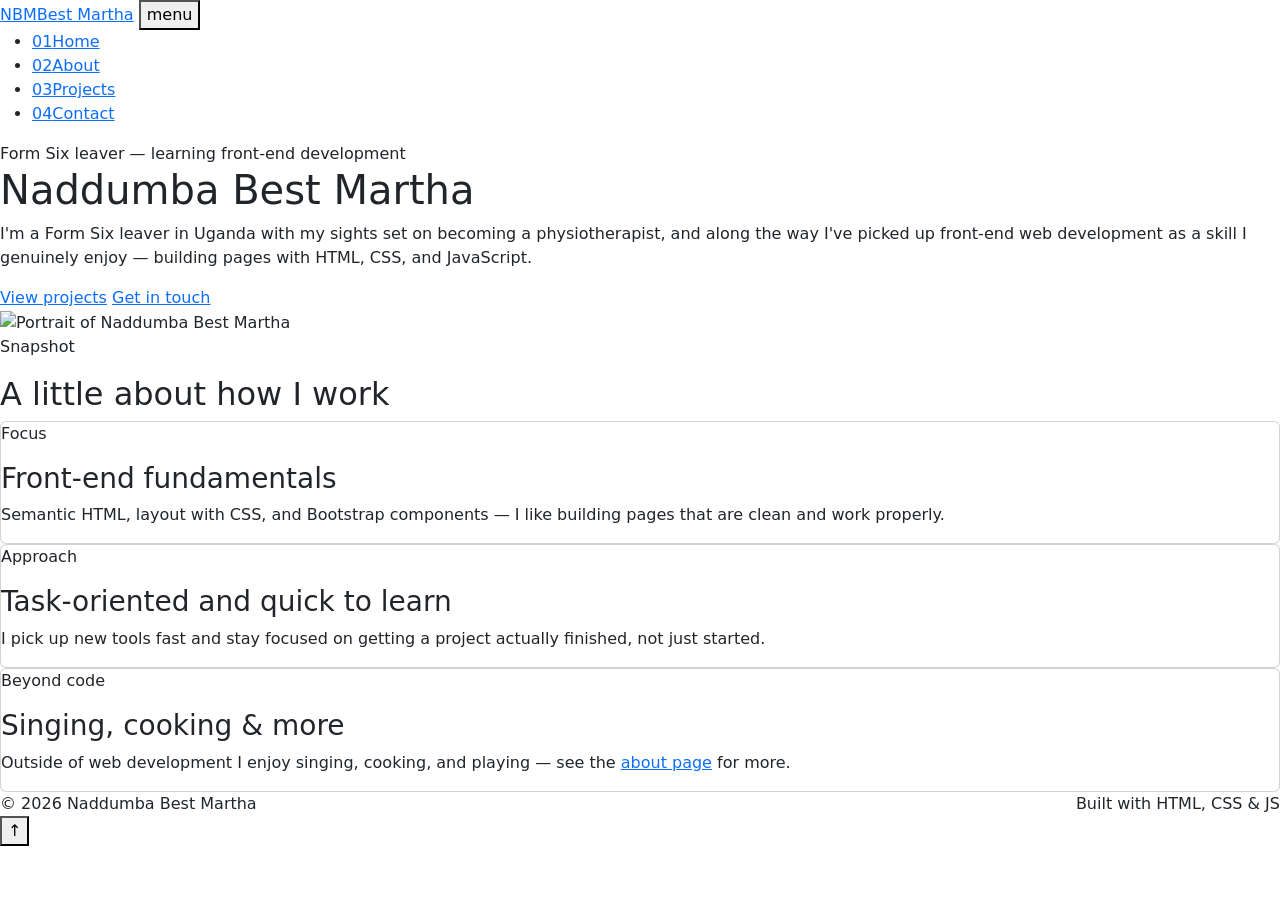
==== index.html @ e10be383 "Add files via upload" ====
<!DOCTYPE html>
<html lang="en">
<head>
  <meta charset="UTF-8">
  <meta name="viewport" content="width=device-width, initial-scale=1.0">
  <title>Naddumba Best Martha — Front-End Developer</title>
  <meta name="description" content="Portfolio of Naddumba Best Martha, front-end web developer.">

  <link href="https://cdn.jsdelivr.net/npm/bootstrap@5.3.3/dist/css/bootstrap.min.css" rel="stylesheet">
  <link rel="stylesheet" href="css/style.css">
</head>
<body>

  <header class="site-header">
    <div class="wrap">
      <a href="index.html" class="brand"><span class="brand-logo">NBM</span>Best Martha</a>
      <button class="nav-toggle" aria-label="Toggle navigation">menu</button>
      <ul class="tabs">
        <li class="active"><a href="index.html"><span class="tab-num">01</span>Home</a></li>
        <li><a href="about.html"><span class="tab-num">02</span>About</a></li>
        <li><a href="projects.html"><span class="tab-num">03</span>Projects</a></li>
        <li><a href="contact.html"><span class="tab-num">04</span>Contact</a></li>
      </ul>
    </div>
  </header>

  <section class="hero">
    <div class="wrap hero-with-photo">
      <div class="hero-text">
        <div class="status-line">
          <span class="status-dot"></span>
          Form Six leaver — learning front-end development
        </div>
        <h1>Naddumba Best Martha</h1>
        <p class="lede">
          I'm a Form Six leaver in Uganda with my sights set on becoming a
          physiotherapist, and along the way I've picked up front-end web
          development as a skill I genuinely enjoy — building pages with
          HTML, CSS, and JavaScript.
        </p>
        <div class="cta-row">
          <a href="projects.html" class="btn-ink">View projects</a>
          <a href="contact.html" class="btn-outline">Get in touch</a>
        </div>
      </div>
      <img src="images/profile.jpg" alt="Portrait of Naddumba Best Martha" class="profile-photo">
    </div>
  </section>

  <section class="section">
    <div class="wrap">
      <div class="section-head">
        <p class="eyebrow">Snapshot</p>
        <h2>A little about how I work</h2>
      </div>
      <div class="card-grid">
        <div class="card">
          <p class="tag">Focus</p>
          <h3>Front-end fundamentals</h3>
          <p>Semantic HTML, layout with CSS, and Bootstrap components — I like building pages that are clean and work properly.</p>
        </div>
        <div class="card">
          <p class="tag">Approach</p>
          <h3>Task-oriented and quick to learn</h3>
          <p>I pick up new tools fast and stay focused on getting a project actually finished, not just started.</p>
        </div>
        <div class="card">
          <p class="tag">Beyond code</p>
          <h3>Singing, cooking &amp; more</h3>
          <p>Outside of web development I enjoy singing, cooking, and playing — see the <a href="about.html">about page</a> for more.</p>
        </div>
      </div>
    </div>
  </section>

  <footer class="site-footer">
    <div class="wrap" style="display:flex; justify-content:space-between; width:100%; flex-wrap:wrap; gap:8px;">
      <span>&copy; 2026 Naddumba Best Martha</span>
      <span>Built with HTML, CSS &amp; JS</span>
    </div>
  </footer>

  <button id="backToTop" aria-label="Back to top">&uarr;</button>

  <script src="https://cdn.jsdelivr.net/npm/bootstrap@5.3.3/dist/js/bootstrap.bundle.min.js"></script>
  <script src="js/script.js"></script>
</body>
</html>
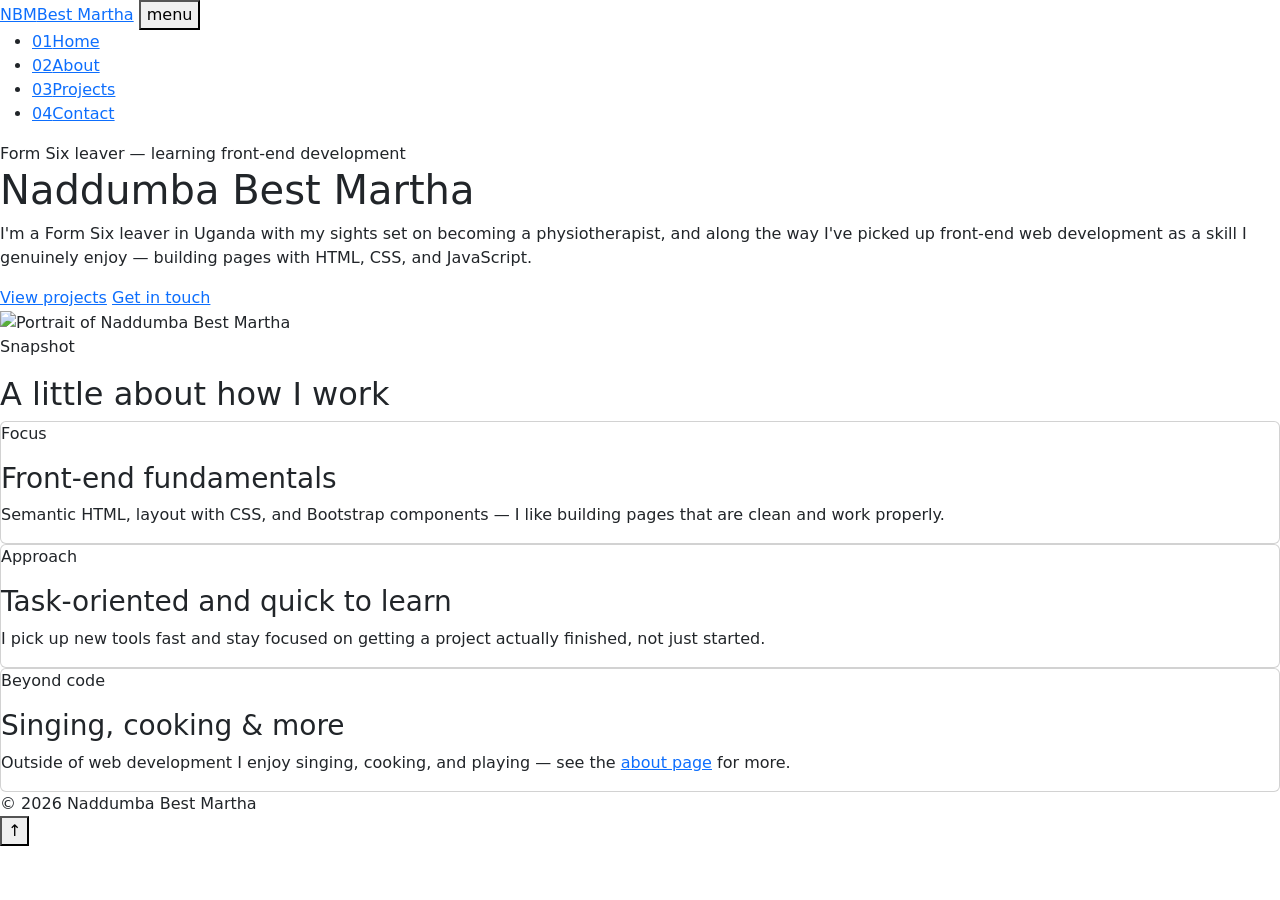
==== commit 1a6ccb42: "Update index.html" ====
--- a/index.html
+++ b/index.html
@@ -10,6 +10,7 @@
   <link rel="stylesheet" href="css/style.css">
 </head>
 <body>
+  <!--navbar-->
 
   <header class="site-header">
     <div class="wrap">
@@ -23,6 +24,7 @@
       </ul>
     </div>
   </header>
+  <!--About me-->
 
   <section class="hero">
     <div class="wrap hero-with-photo">
@@ -42,6 +44,7 @@
           <a href="projects.html" class="btn-ink">View projects</a>
           <a href="contact.html" class="btn-outline">Get in touch</a>
         </div>
+        <!--image of me-->
       </div>
       <img src="images/profile.jpg" alt="Portrait of Naddumba Best Martha" class="profile-photo">
     </div>
@@ -76,7 +79,7 @@
   <footer class="site-footer">
     <div class="wrap" style="display:flex; justify-content:space-between; width:100%; flex-wrap:wrap; gap:8px;">
       <span>&copy; 2026 Naddumba Best Martha</span>
-      <span>Built with HTML, CSS &amp; JS</span>
+      
     </div>
   </footer>
 
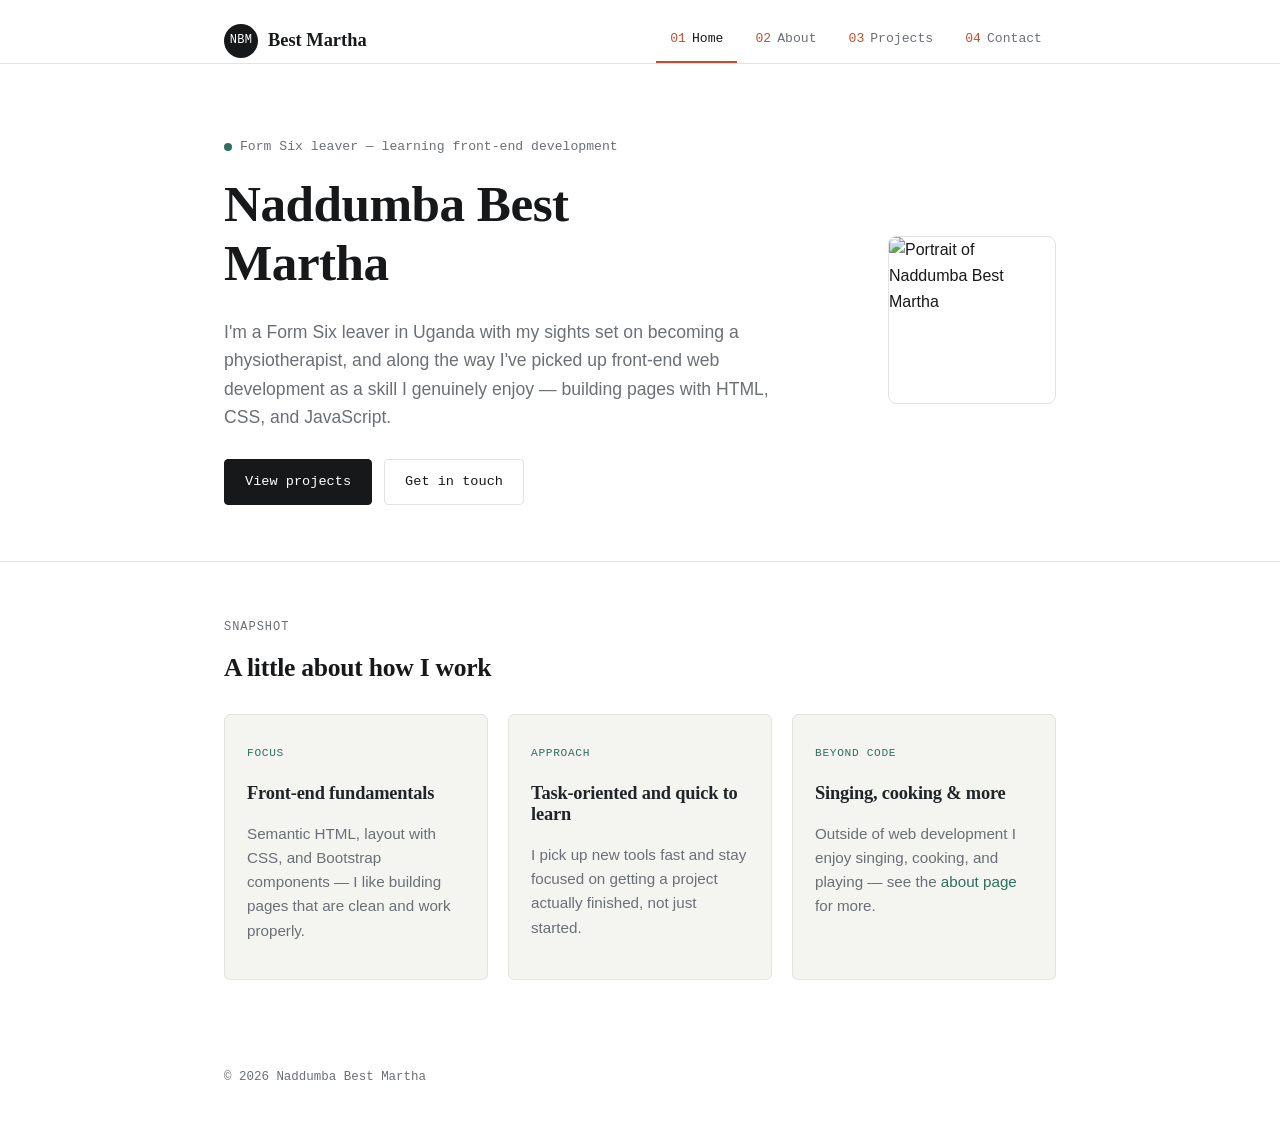
==== commit 2c4d7b78: "Fix stylesheet link path in index.html There" ====
--- a/index.html
+++ b/index.html
@@ -7,7 +7,7 @@
   <meta name="description" content="Portfolio of Naddumba Best Martha, front-end web developer.">
 
   <link href="https://cdn.jsdelivr.net/npm/bootstrap@5.3.3/dist/css/bootstrap.min.css" rel="stylesheet">
-  <link rel="stylesheet" href="css/style.css">
+  <link rel="stylesheet" href="style.css">
 </head>
 <body>
   <!--navbar-->
--- a/style.css
+++ b/style.css
@@ -0,0 +1,434 @@
+/* =========================================================
+   PORTFOLIO — STYLE SHEET
+   Design language: "index card" — a personal working notebook.
+   Palette:
+     --paper       #FFFFFF   main background
+     --surface     #F4F4F1   card / section background
+     --ink         #16181A   primary text
+     --muted       #6B6F76   secondary text
+     --line        #E3E3DF   hairline borders
+     --accent      #2F6F5E   deep teal — primary accent
+     --accent-warm #C1502E   clay red — used ONLY for the active tab + tiny marks
+   Type:
+     Display  — "Source Serif 4" (headings, quietly editorial)
+     Body     — "Inter" (paragraphs, UI)
+     Utility  — "IBM Plex Mono" (labels, tags, nav numbers, meta)
+   ========================================================= */
+
+@import url('https://fonts.googleapis.com/css2?family=Source+Serif+4:opsz,wght@8..60,400;8..60,600;8..60,700&family=Inter:wght@400;500;600&family=IBM+Plex+Mono:wght@400;500&display=swap');
+
+:root {
+  --paper: #FFFFFF;
+  --surface: #F4F4F1;
+  --ink: #16181A;
+  --muted: #6B6F76;
+  --line: #E3E3DF;
+  --accent: #2F6F5E;
+  --accent-warm: #C1502E;
+
+  --font-display: 'Source Serif 4', Georgia, serif;
+  --font-body: 'Inter', -apple-system, sans-serif;
+  --font-mono: 'IBM Plex Mono', 'Courier New', monospace;
+}
+
+* { box-sizing: border-box; }
+
+html { scroll-behavior: smooth; }
+
+body {
+  margin: 0;
+  background: var(--paper);
+  color: var(--ink);
+  font-family: var(--font-body);
+  font-size: 16px;
+  line-height: 1.6;
+  -webkit-font-smoothing: antialiased;
+}
+
+h1, h2, h3, h4 {
+  font-family: var(--font-display);
+  font-weight: 600;
+  line-height: 1.15;
+  margin: 0 0 0.5em;
+  letter-spacing: -0.01em;
+}
+
+a { color: var(--accent); text-decoration: none; }
+a:hover { text-decoration: underline; }
+
+.eyebrow {
+  font-family: var(--font-mono);
+  font-size: 0.75rem;
+  letter-spacing: 0.08em;
+  text-transform: uppercase;
+  color: var(--muted);
+}
+
+/* Focus visibility (accessibility floor) */
+a:focus-visible,
+button:focus-visible,
+input:focus-visible,
+textarea:focus-visible {
+  outline: 2px solid var(--accent);
+  outline-offset: 3px;
+}
+
+@media (prefers-reduced-motion: reduce) {
+  * { animation: none !important; transition: none !important; scroll-behavior: auto !important; }
+}
+
+/* ---------- Layout shell ---------- */
+.wrap {
+  max-width: 880px;
+  margin: 0 auto;
+  padding: 0 24px;
+}
+
+/* ---------- Header / "index tab" navigation ---------- */
+.site-header {
+  border-bottom: 1px solid var(--line);
+  background: var(--paper);
+  position: sticky;
+  top: 0;
+  z-index: 50;
+}
+
+.site-header .wrap {
+  display: flex;
+  align-items: center;
+  justify-content: space-between;
+  padding-top: 18px;
+  padding-bottom: 0;
+  flex-wrap: wrap;
+  gap: 12px;
+}
+
+.brand {
+  font-family: var(--font-display);
+  font-size: 1.15rem;
+  font-weight: 700;
+  color: var(--ink);
+  display: flex;
+  align-items: center;
+  gap: 10px;
+}
+.brand:hover { text-decoration: none; color: var(--accent); }
+.brand .brand-mark { color: var(--accent-warm); }
+
+.brand-logo {
+  width: 34px;
+  height: 34px;
+  border-radius: 50%;
+  background: var(--ink);
+  color: var(--paper);
+  font-family: var(--font-mono);
+  font-size: 0.75rem;
+  font-weight: 500;
+  letter-spacing: 0.03em;
+  display: flex;
+  align-items: center;
+  justify-content: center;
+  flex-shrink: 0;
+}
+
+/* ---------- Headshot placeholder (hero) ---------- */
+.headshot {
+  width: 128px;
+  height: 128px;
+  border-radius: 50%;
+  overflow: hidden;
+  border: 1px solid var(--line);
+  margin-bottom: 22px;
+  display: flex;
+  align-items: center;
+  justify-content: center;
+  background: var(--surface);
+}
+.headshot img { width: 100%; height: 100%; object-fit: cover; display: block; }
+.headshot.placeholder {
+  font-family: var(--font-mono);
+  font-size: 0.68rem;
+  color: var(--muted);
+  text-align: center;
+  line-height: 1.4;
+  padding: 8px;
+}
+
+.tabs {
+  list-style: none;
+  display: flex;
+  gap: 4px;
+  margin: 0;
+  padding: 0;
+}
+
+.tabs a {
+  display: inline-block;
+  font-family: var(--font-mono);
+  font-size: 0.82rem;
+  color: var(--muted);
+  padding: 10px 14px 12px;
+  border-bottom: 2px solid transparent;
+}
+.tabs a:hover { color: var(--ink); text-decoration: none; }
+.tabs li.active a {
+  color: var(--ink);
+  border-bottom: 2px solid var(--accent-warm);
+}
+.tabs .tab-num { color: var(--accent-warm); margin-right: 6px; }
+
+.nav-toggle {
+  display: none;
+  background: none;
+  border: 1px solid var(--line);
+  border-radius: 6px;
+  padding: 6px 10px;
+  font-family: var(--font-mono);
+  font-size: 0.8rem;
+  color: var(--ink);
+}
+
+@media (max-width: 620px) {
+  .nav-toggle { display: inline-block; }
+  .tabs {
+    display: none;
+    width: 100%;
+    flex-direction: column;
+    gap: 0;
+    border-top: 1px solid var(--line);
+    margin-top: 12px;
+  }
+  .tabs.open { display: flex; }
+  .tabs a { padding: 12px 4px; border-bottom: 1px solid var(--line); }
+  .tabs li.active a { border-left: 2px solid var(--accent-warm); border-bottom: 1px solid var(--line); padding-left: 10px; }
+}
+
+/* ---------- Hero ---------- */
+.hero {
+  padding: 72px 0 56px;
+  border-bottom: 1px solid var(--line);
+}
+
+.hero .status-line {
+  font-family: var(--font-mono);
+  font-size: 0.82rem;
+  color: var(--muted);
+  display: flex;
+  align-items: center;
+  gap: 8px;
+  margin-bottom: 18px;
+}
+.status-dot {
+  width: 8px; height: 8px;
+  border-radius: 50%;
+  background: var(--accent);
+  display: inline-block;
+}
+
+.hero h1 {
+  font-size: clamp(2.1rem, 5vw, 3.2rem);
+  max-width: 14ch;
+}
+
+.hero .lede {
+  font-size: 1.1rem;
+  color: var(--muted);
+  max-width: 56ch;
+  margin-top: 14px;
+}
+
+.hero .cta-row {
+  margin-top: 28px;
+  display: flex;
+  gap: 12px;
+  flex-wrap: wrap;
+}
+
+.btn-ink {
+  font-family: var(--font-mono);
+  font-size: 0.85rem;
+  padding: 11px 20px;
+  border-radius: 4px;
+  border: 1px solid var(--ink);
+  background: var(--ink);
+  color: var(--paper);
+  display: inline-block;
+}
+.btn-ink:hover { background: var(--accent); border-color: var(--accent); color: var(--paper); text-decoration: none; }
+
+.btn-outline {
+  font-family: var(--font-mono);
+  font-size: 0.85rem;
+  padding: 11px 20px;
+  border-radius: 4px;
+  border: 1px solid var(--line);
+  color: var(--ink);
+  display: inline-block;
+}
+.btn-outline:hover { border-color: var(--ink); text-decoration: none; }
+
+/* ---------- Profile photo ---------- */
+.hero-with-photo {
+  display: flex;
+  gap: 40px;
+  align-items: center;
+  flex-wrap: wrap;
+}
+.hero-with-photo .hero-text { flex: 1 1 380px; }
+.profile-photo {
+  width: 168px;
+  height: 168px;
+  border-radius: 8px;
+  object-fit: cover;
+  border: 1px solid var(--line);
+  flex-shrink: 0;
+}
+.profile-photo.placeholder {
+  display: flex;
+  align-items: center;
+  justify-content: center;
+  text-align: center;
+  background: var(--surface);
+  font-family: var(--font-mono);
+  font-size: 0.72rem;
+  color: var(--muted);
+  padding: 12px;
+  line-height: 1.5;
+}
+
+/* ---------- Section scaffolding ---------- */
+.section { padding: 56px 0; border-bottom: 1px solid var(--line); }
+.section:last-of-type { border-bottom: none; }
+.section-head { margin-bottom: 32px; }
+.section-head h2 { font-size: 1.6rem; }
+
+/* ---------- Cards (projects / skills) ---------- */
+.card-grid {
+  display: grid;
+  grid-template-columns: repeat(auto-fit, minmax(260px, 1fr));
+  gap: 20px;
+}
+
+.card {
+  background: var(--surface);
+  border: 1px solid var(--line);
+  border-radius: 6px;
+  padding: 22px;
+}
+.card .thumb {
+  display: block;
+  width: 100%;
+  height: 160px;
+  object-fit: cover;
+  object-position: top;
+  border-radius: 4px;
+  margin-bottom: 14px;
+  border: 1px solid var(--line);
+}
+.card .tag {
+  font-family: var(--font-mono);
+  font-size: 0.7rem;
+  color: var(--accent);
+  text-transform: uppercase;
+  letter-spacing: 0.06em;
+}
+.card h3 { font-size: 1.15rem; margin-top: 6px; }
+.card p { color: var(--muted); font-size: 0.95rem; margin: 8px 0 14px; }
+.card .card-links a { font-family: var(--font-mono); font-size: 0.8rem; margin-right: 14px; }
+
+/* ---------- Timeline (about page) ---------- */
+.timeline { border-left: 2px solid var(--line); padding-left: 24px; }
+.timeline-item { margin-bottom: 28px; position: relative; }
+.timeline-item::before {
+  content: '';
+  position: absolute;
+  left: -29px;
+  top: 4px;
+  width: 8px; height: 8px;
+  border-radius: 50%;
+  background: var(--accent-warm);
+}
+.timeline-item .when { font-family: var(--font-mono); font-size: 0.78rem; color: var(--muted); }
+.timeline-item h3 { font-size: 1.05rem; margin: 4px 0 6px; }
+.timeline-item p { color: var(--muted); margin: 0; }
+
+/* ---------- Skills list ---------- */
+.skill-row {
+  display: flex;
+  justify-content: space-between;
+  border-bottom: 1px dashed var(--line);
+  padding: 10px 0;
+  font-family: var(--font-mono);
+  font-size: 0.85rem;
+}
+.skill-row span:last-child { color: var(--muted); }
+
+/* ---------- Contact form ---------- */
+.contact-form label {
+  font-family: var(--font-mono);
+  font-size: 0.78rem;
+  text-transform: uppercase;
+  letter-spacing: 0.06em;
+  color: var(--muted);
+  display: block;
+  margin-bottom: 6px;
+}
+.contact-form .form-control {
+  border-radius: 4px;
+  border: 1px solid var(--line);
+  padding: 11px 12px;
+  font-family: var(--font-body);
+}
+.contact-form .form-control:focus {
+  border-color: var(--accent);
+  box-shadow: none;
+}
+.form-feedback {
+  font-family: var(--font-mono);
+  font-size: 0.85rem;
+  margin-top: 14px;
+  padding: 10px 12px;
+  border-radius: 4px;
+  display: none;
+}
+.form-feedback.ok { display: block; background: #EAF2EF; color: var(--accent); }
+.form-feedback.err { display: block; background: #FBEAE5; color: var(--accent-warm); }
+
+.contact-direct {
+  font-family: var(--font-mono);
+  font-size: 0.9rem;
+  margin-top: 24px;
+}
+.contact-direct a { display: block; margin-bottom: 6px; }
+
+/* ---------- Footer ---------- */
+.site-footer {
+  padding: 32px 0 48px;
+  font-family: var(--font-mono);
+  font-size: 0.78rem;
+  color: var(--muted);
+  display: flex;
+  justify-content: space-between;
+  flex-wrap: wrap;
+  gap: 8px;
+}
+
+/* ---------- Back to top ---------- */
+#backToTop {
+  position: fixed;
+  right: 20px;
+  bottom: 20px;
+  width: 38px;
+  height: 38px;
+  border-radius: 50%;
+  background: var(--ink);
+  color: var(--paper);
+  border: none;
+  font-family: var(--font-mono);
+  display: none;
+  align-items: center;
+  justify-content: center;
+  cursor: pointer;
+}
+#backToTop.show { display: flex; }
+#backToTop:hover { background: var(--accent); }
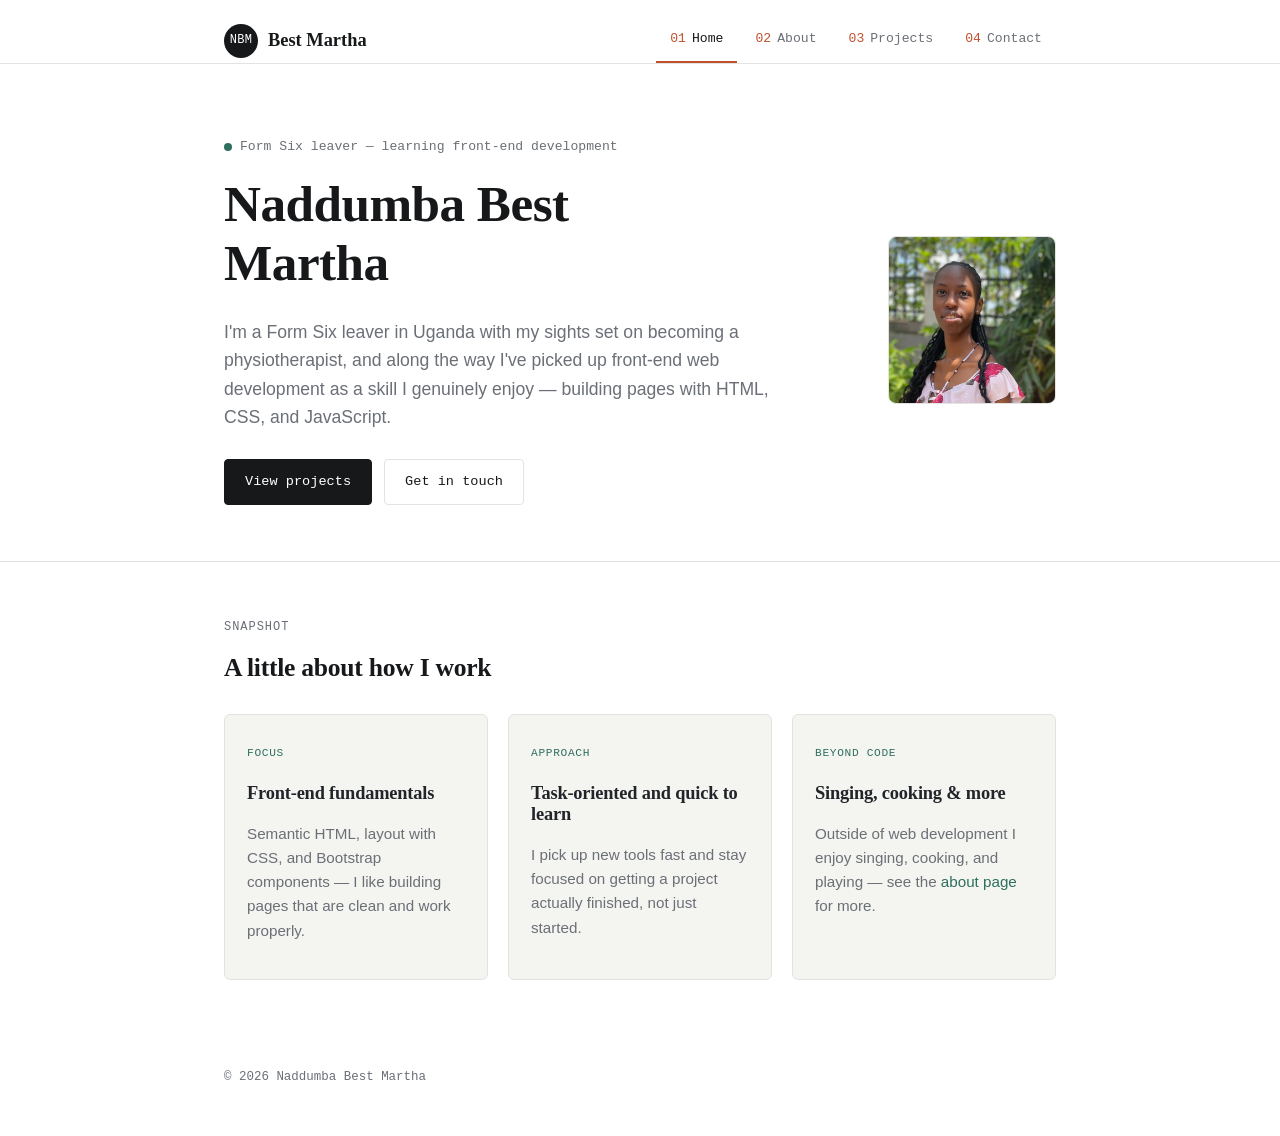
==== commit e48e59d8: "Update profile image source in index.html Yeah 👍" ====
--- a/index.html
+++ b/index.html
@@ -46,7 +46,7 @@
         </div>
         <!--image of me-->
       </div>
-      <img src="images/profile.jpg" alt="Portrait of Naddumba Best Martha" class="profile-photo">
+      <img src="profile.jpg" alt="Portrait of Naddumba Best Martha" class="profile-photo">
     </div>
   </section>
 
